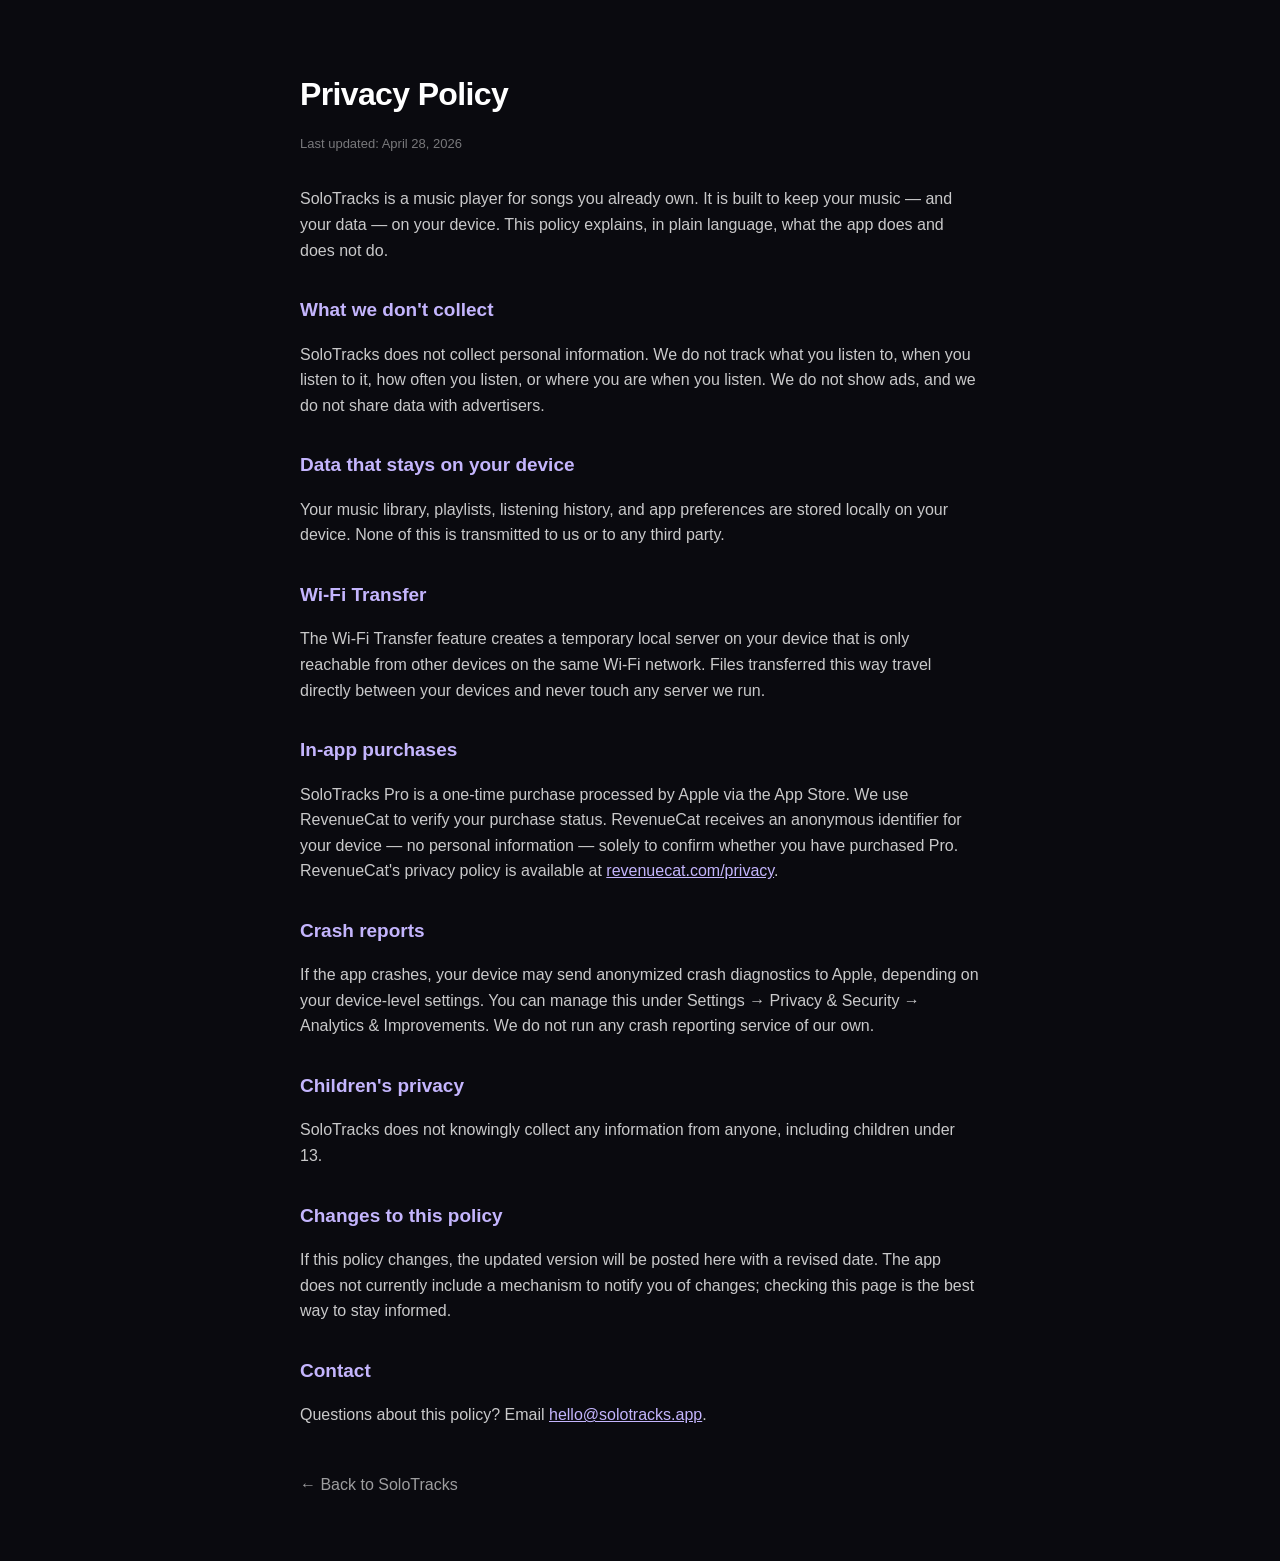
==== privacy.html @ 81082dfa "Initial scaffold: landing page, privacy policy, README" ====
<!DOCTYPE html>
<html lang="en">
<head>
  <meta charset="UTF-8" />
  <meta name="viewport" content="width=device-width, initial-scale=1.0" />
  <title>Privacy Policy — SoloTracks</title>
  <style>
    body {
      font-family: -apple-system, BlinkMacSystemFont, "SF Pro Text", "Helvetica Neue", Helvetica, Arial, sans-serif;
      background: #0A0A0F;
      color: #FFFFFF;
      line-height: 1.6;
      max-width: 680px;
      margin: 0 auto;
      padding: 48px 24px 64px;
    }
    h1 { font-size: 32px; font-weight: 800; letter-spacing: -0.02em; margin-bottom: 8px; }
    h2 { font-size: 19px; font-weight: 700; margin-top: 32px; margin-bottom: 8px; color: #C4B5FD; }
    p, li { color: rgba(255,255,255,0.78); margin-bottom: 12px; }
    ul { padding-left: 22px; margin-bottom: 12px; }
    a { color: #C4B5FD; }
    .updated { color: rgba(255,255,255,0.45); font-size: 13px; margin-bottom: 32px; }
    .home-link { display: inline-block; margin-top: 32px; color: rgba(255,255,255,0.6); text-decoration: none; }
    .home-link:hover { color: #C4B5FD; }
  </style>
</head>
<body>

  <h1>Privacy Policy</h1>
  <p class="updated">Last updated: April 28, 2026</p>

  <p>SoloTracks is a music player for songs you already own. It is built to keep your music — and your data — on your device. This policy explains, in plain language, what the app does and does not do.</p>

  <h2>What we don't collect</h2>
  <p>SoloTracks does not collect personal information. We do not track what you listen to, when you listen to it, how often you listen, or where you are when you listen. We do not show ads, and we do not share data with advertisers.</p>

  <h2>Data that stays on your device</h2>
  <p>Your music library, playlists, listening history, and app preferences are stored locally on your device. None of this is transmitted to us or to any third party.</p>

  <h2>Wi-Fi Transfer</h2>
  <p>The Wi-Fi Transfer feature creates a temporary local server on your device that is only reachable from other devices on the same Wi-Fi network. Files transferred this way travel directly between your devices and never touch any server we run.</p>

  <h2>In-app purchases</h2>
  <p>SoloTracks Pro is a one-time purchase processed by Apple via the App Store. We use RevenueCat to verify your purchase status. RevenueCat receives an anonymous identifier for your device — no personal information — solely to confirm whether you have purchased Pro. RevenueCat's privacy policy is available at <a href="https://www.revenuecat.com/privacy">revenuecat.com/privacy</a>.</p>

  <h2>Crash reports</h2>
  <p>If the app crashes, your device may send anonymized crash diagnostics to Apple, depending on your device-level settings. You can manage this under Settings → Privacy &amp; Security → Analytics &amp; Improvements. We do not run any crash reporting service of our own.</p>

  <h2>Children's privacy</h2>
  <p>SoloTracks does not knowingly collect any information from anyone, including children under 13.</p>

  <h2>Changes to this policy</h2>
  <p>If this policy changes, the updated version will be posted here with a revised date. The app does not currently include a mechanism to notify you of changes; checking this page is the best way to stay informed.</p>

  <h2>Contact</h2>
  <p>Questions about this policy? Email <a href="mailto:hello@solotracks.app">hello@solotracks.app</a>.</p>

  <a href="index.html" class="home-link">← Back to SoloTracks</a>

</body>
</html>
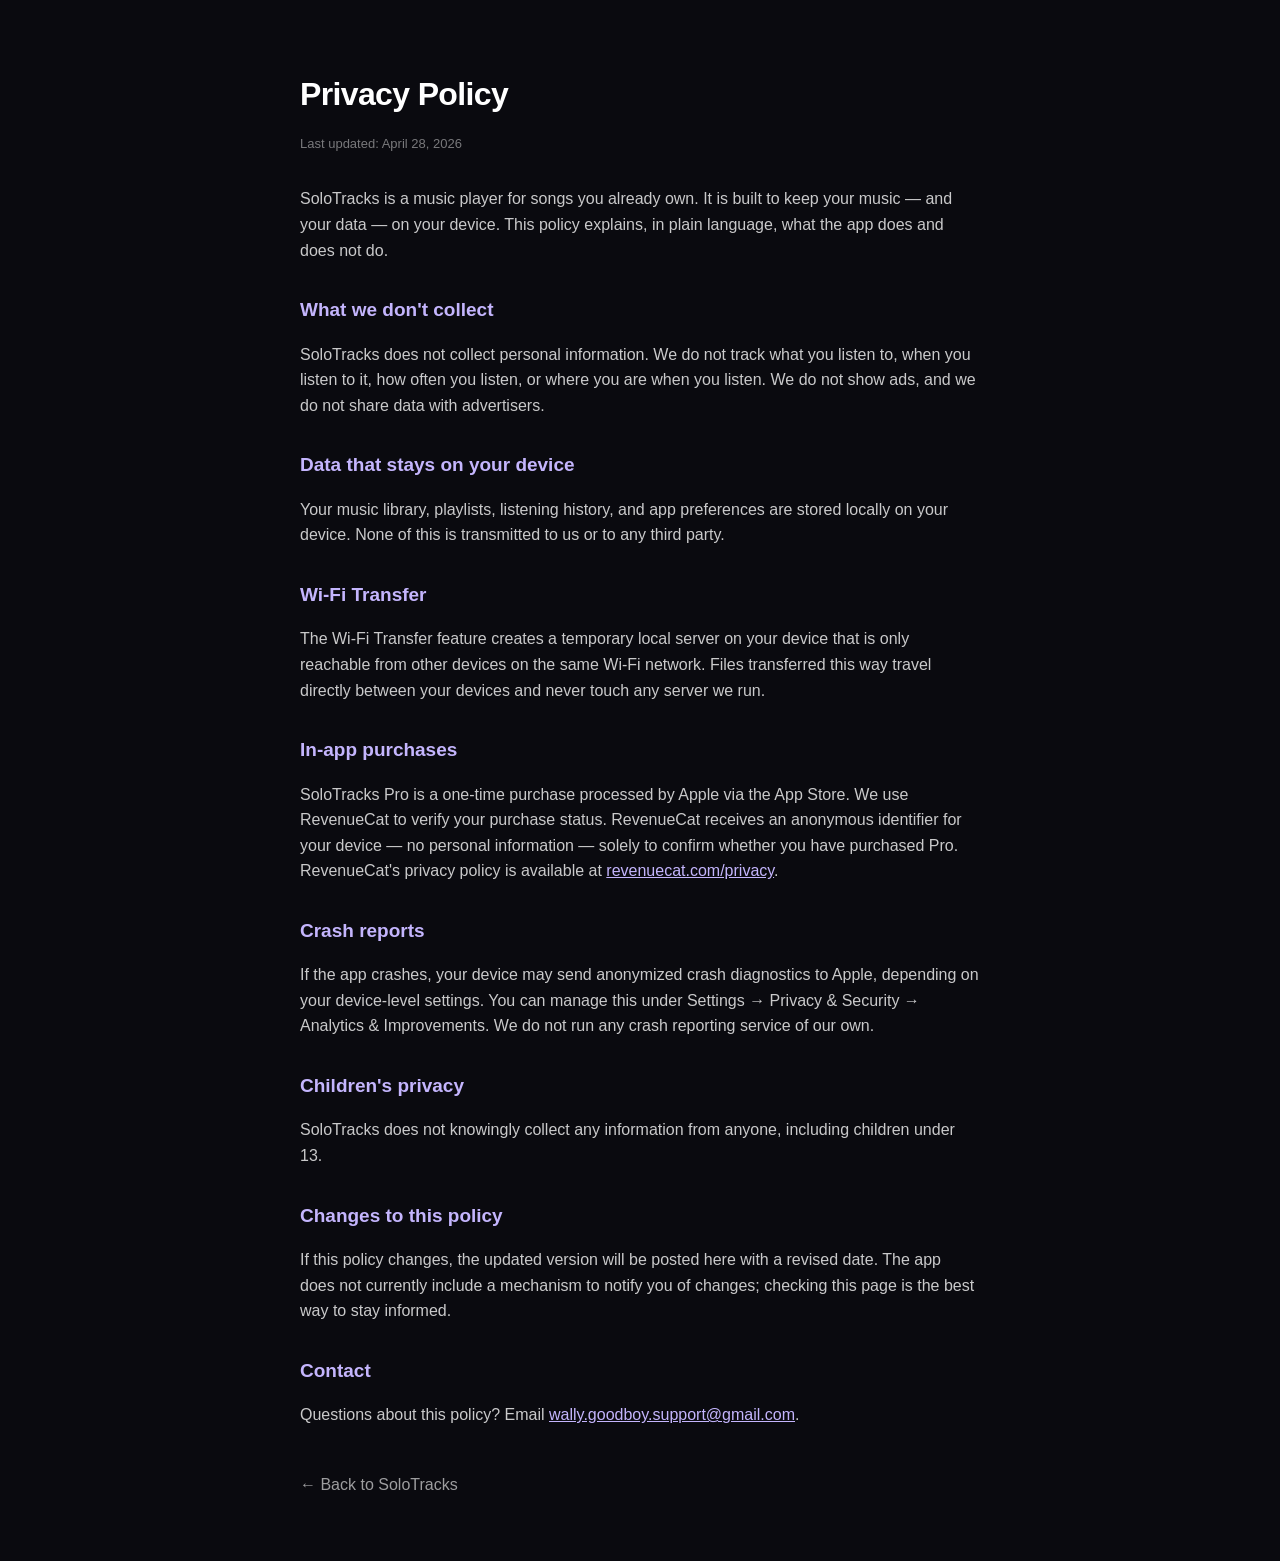
==== commit 680f0b6e: "Add support/FAQ page, hero copy tweaks, real assets - New support.html covering import, Wi-Fi transf" ====
--- a/privacy.html
+++ b/privacy.html
@@ -53,7 +53,7 @@
   <p>If this policy changes, the updated version will be posted here with a revised date. The app does not currently include a mechanism to notify you of changes; checking this page is the best way to stay informed.</p>
 
   <h2>Contact</h2>
-  <p>Questions about this policy? Email <a href="mailto:hello@solotracks.app">hello@solotracks.app</a>.</p>
+  <p>Questions about this policy? Email <a href="mailto:wally.goodboy.support@gmail.com">wally.goodboy.support@gmail.com</a>.</p>
 
   <a href="index.html" class="home-link">← Back to SoloTracks</a>
 
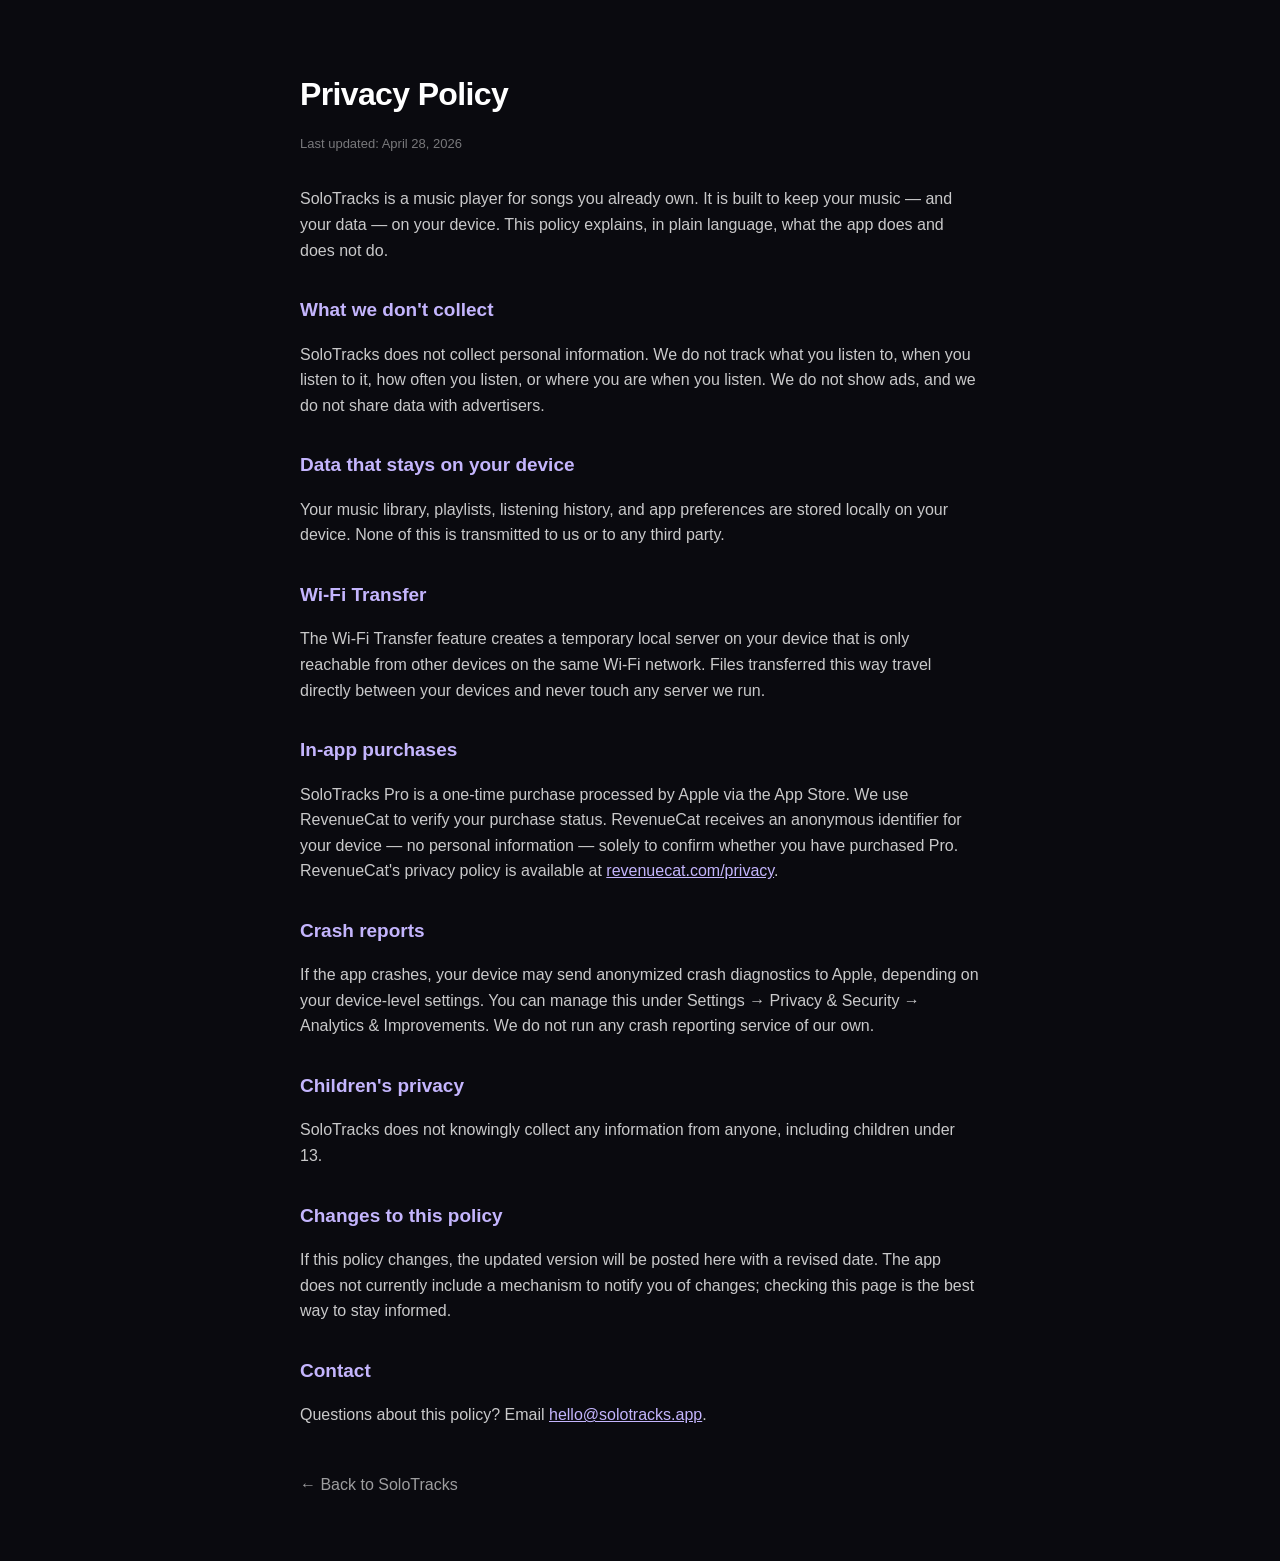
==== commit e8ad7fc9: "update email address" ====
--- a/privacy.html
+++ b/privacy.html
@@ -53,7 +53,7 @@
   <p>If this policy changes, the updated version will be posted here with a revised date. The app does not currently include a mechanism to notify you of changes; checking this page is the best way to stay informed.</p>
 
   <h2>Contact</h2>
-  <p>Questions about this policy? Email <a href="mailto:wally.goodboy.support@gmail.com">wally.goodboy.support@gmail.com</a>.</p>
+  <p>Questions about this policy? Email <a href="mailto:hello@solotracks.app">hello@solotracks.app</a>.</p>
 
   <a href="index.html" class="home-link">← Back to SoloTracks</a>
 
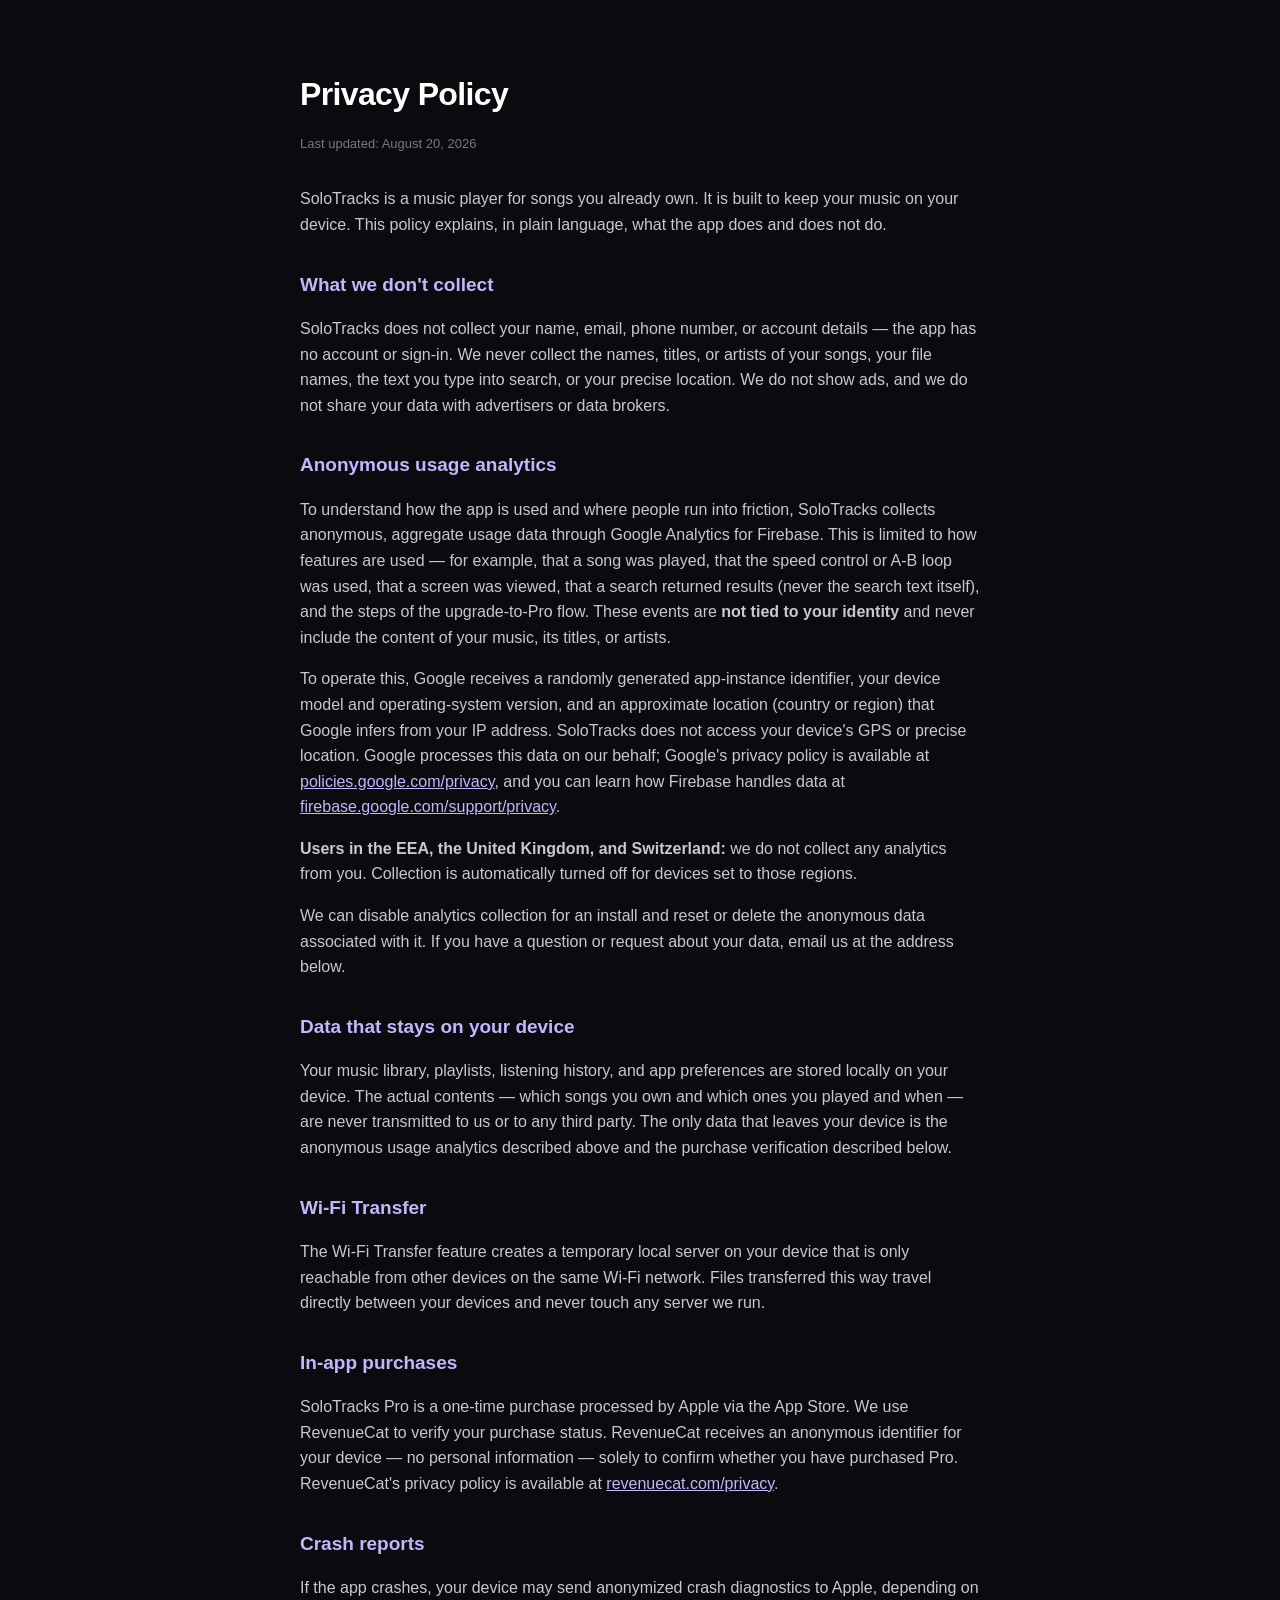
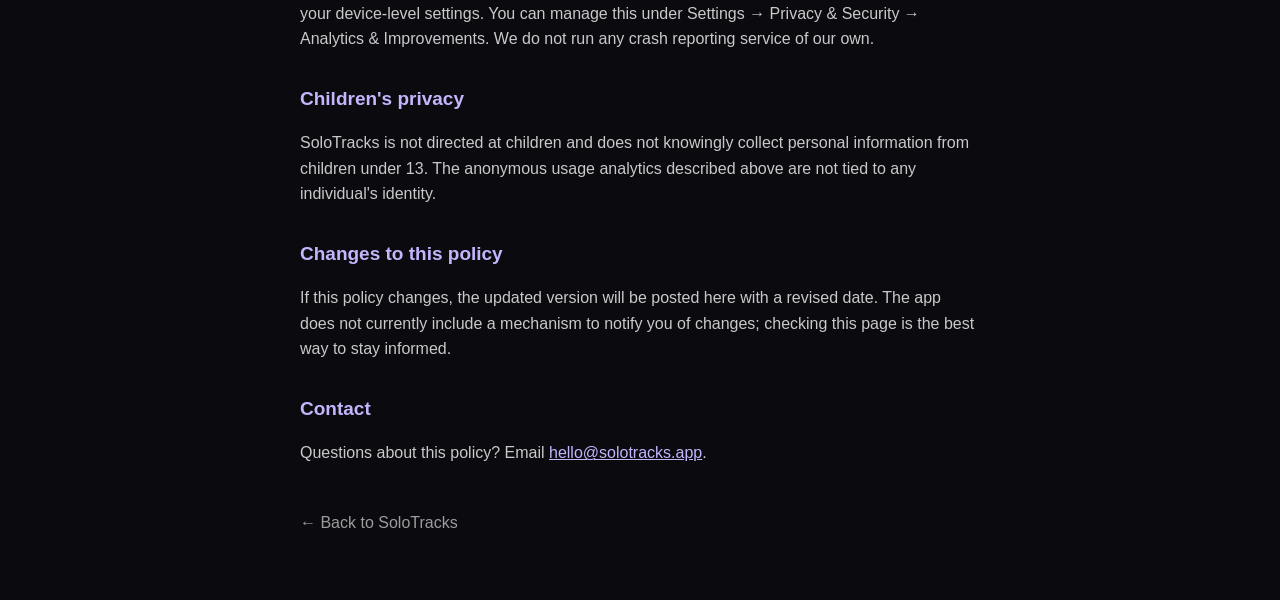
==== commit 449b9dc6: "update privacy policy" ====
--- a/privacy.html
+++ b/privacy.html
@@ -27,15 +27,21 @@
 <body>
 
   <h1>Privacy Policy</h1>
-  <p class="updated">Last updated: April 28, 2026</p>
+  <p class="updated">Last updated: August 20, 2026</p>
 
-  <p>SoloTracks is a music player for songs you already own. It is built to keep your music — and your data — on your device. This policy explains, in plain language, what the app does and does not do.</p>
+  <p>SoloTracks is a music player for songs you already own. It is built to keep your music on your device. This policy explains, in plain language, what the app does and does not do.</p>
 
   <h2>What we don't collect</h2>
-  <p>SoloTracks does not collect personal information. We do not track what you listen to, when you listen to it, how often you listen, or where you are when you listen. We do not show ads, and we do not share data with advertisers.</p>
+  <p>SoloTracks does not collect your name, email, phone number, or account details — the app has no account or sign-in. We never collect the names, titles, or artists of your songs, your file names, the text you type into search, or your precise location. We do not show ads, and we do not share your data with advertisers or data brokers.</p>
+
+  <h2>Anonymous usage analytics</h2>
+  <p>To understand how the app is used and where people run into friction, SoloTracks collects anonymous, aggregate usage data through Google Analytics for Firebase. This is limited to how features are used — for example, that a song was played, that the speed control or A-B loop was used, that a screen was viewed, that a search returned results (never the search text itself), and the steps of the upgrade-to-Pro flow. These events are <strong>not tied to your identity</strong> and never include the content of your music, its titles, or artists.</p>
+  <p>To operate this, Google receives a randomly generated app-instance identifier, your device model and operating-system version, and an approximate location (country or region) that Google infers from your IP address. SoloTracks does not access your device's GPS or precise location. Google processes this data on our behalf; Google's privacy policy is available at <a href="https://policies.google.com/privacy">policies.google.com/privacy</a>, and you can learn how Firebase handles data at <a href="https://firebase.google.com/support/privacy">firebase.google.com/support/privacy</a>.</p>
+  <p><strong>Users in the EEA, the United Kingdom, and Switzerland:</strong> we do not collect any analytics from you. Collection is automatically turned off for devices set to those regions.</p>
+  <p>We can disable analytics collection for an install and reset or delete the anonymous data associated with it. If you have a question or request about your data, email us at the address below.</p>
 
   <h2>Data that stays on your device</h2>
-  <p>Your music library, playlists, listening history, and app preferences are stored locally on your device. None of this is transmitted to us or to any third party.</p>
+  <p>Your music library, playlists, listening history, and app preferences are stored locally on your device. The actual contents — which songs you own and which ones you played and when — are never transmitted to us or to any third party. The only data that leaves your device is the anonymous usage analytics described above and the purchase verification described below.</p>
 
   <h2>Wi-Fi Transfer</h2>
   <p>The Wi-Fi Transfer feature creates a temporary local server on your device that is only reachable from other devices on the same Wi-Fi network. Files transferred this way travel directly between your devices and never touch any server we run.</p>
@@ -47,7 +53,7 @@
   <p>If the app crashes, your device may send anonymized crash diagnostics to Apple, depending on your device-level settings. You can manage this under Settings → Privacy &amp; Security → Analytics &amp; Improvements. We do not run any crash reporting service of our own.</p>
 
   <h2>Children's privacy</h2>
-  <p>SoloTracks does not knowingly collect any information from anyone, including children under 13.</p>
+  <p>SoloTracks is not directed at children and does not knowingly collect personal information from children under 13. The anonymous usage analytics described above are not tied to any individual's identity.</p>
 
   <h2>Changes to this policy</h2>
   <p>If this policy changes, the updated version will be posted here with a revised date. The app does not currently include a mechanism to notify you of changes; checking this page is the best way to stay informed.</p>
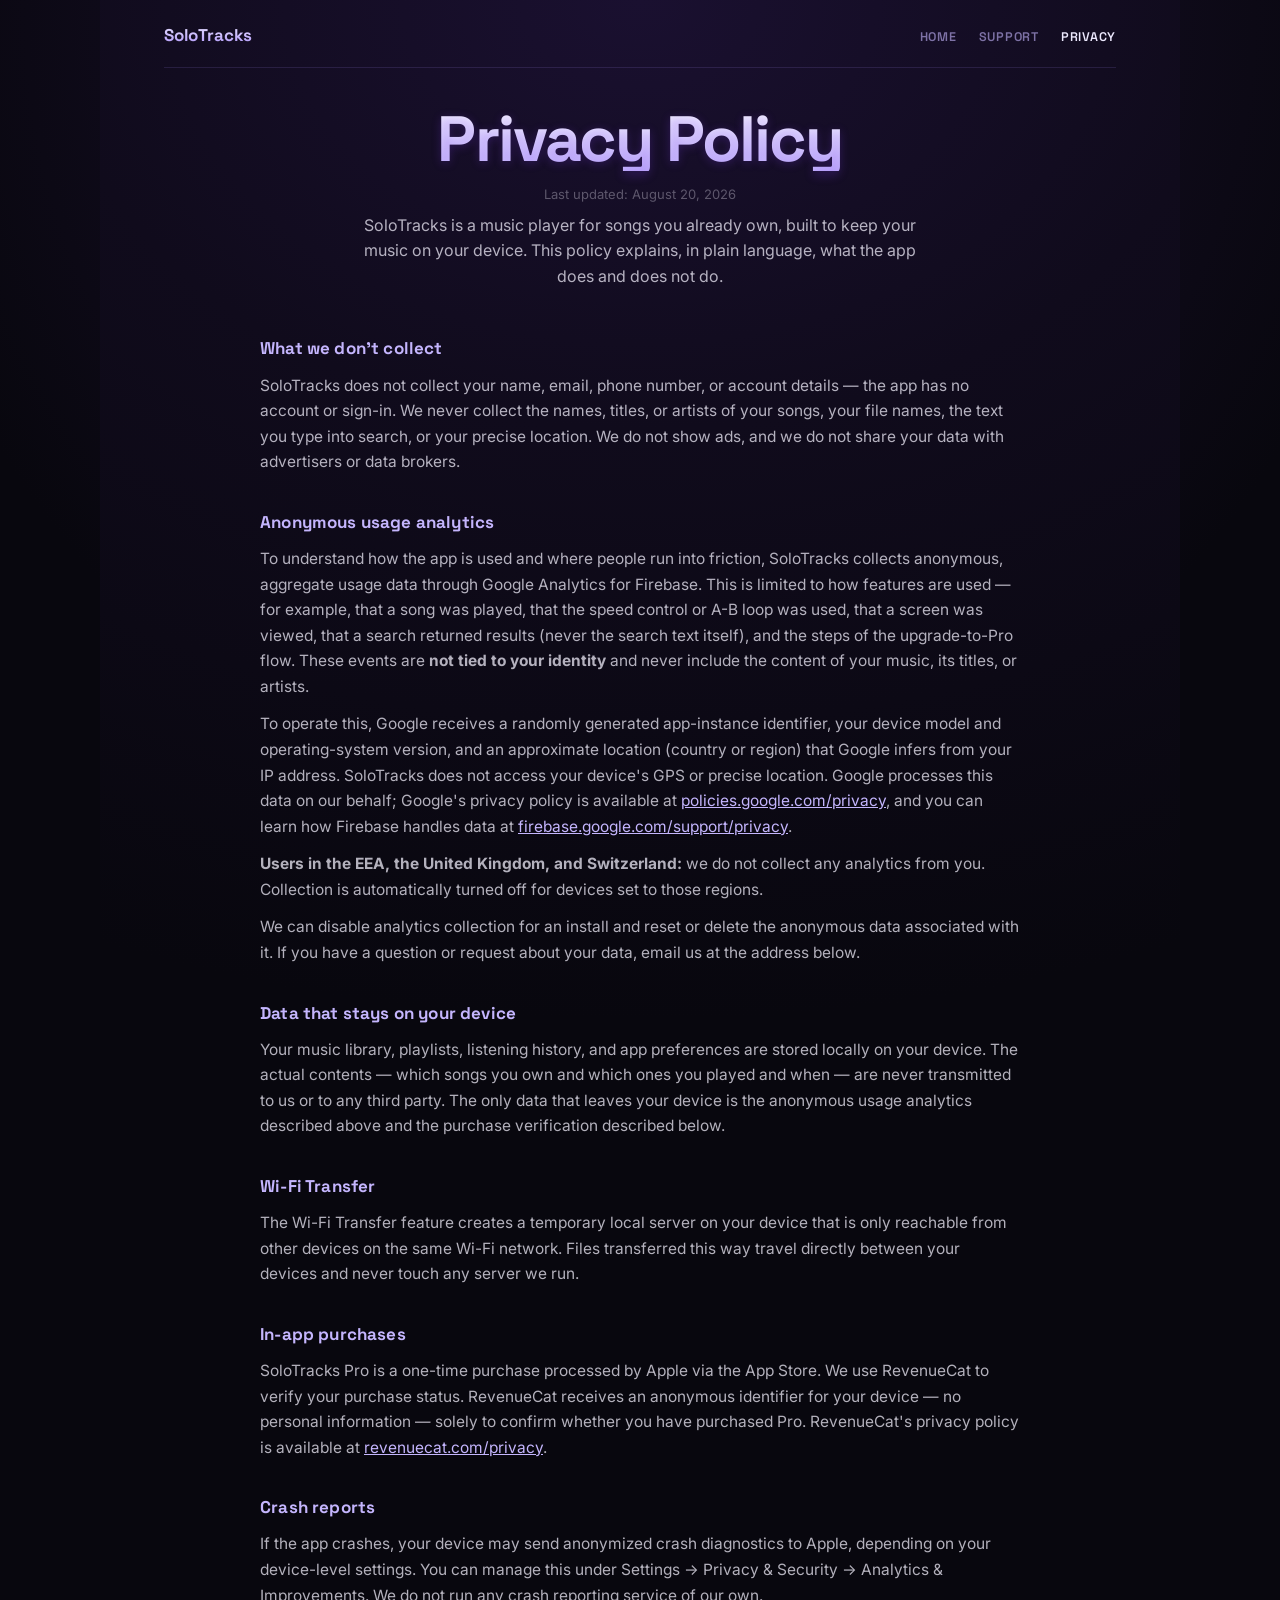
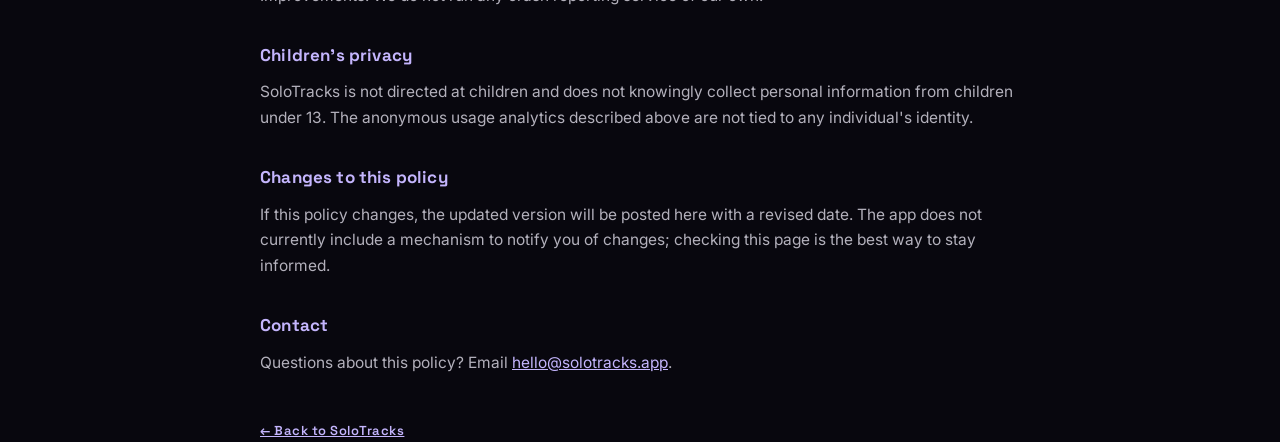
==== commit 236dfd08: "Redesign site with violet "premium strip" theme Rebuild the landing and doc pages around a dark, sin" ====
--- a/privacy.html
+++ b/privacy.html
@@ -1,67 +1,70 @@
 <!DOCTYPE html>
 <html lang="en">
 <head>
-  <meta charset="UTF-8" />
-  <meta name="viewport" content="width=device-width, initial-scale=1.0" />
-  <title>Privacy Policy — SoloTracks</title>
-  <style>
-    body {
-      font-family: -apple-system, BlinkMacSystemFont, "SF Pro Text", "Helvetica Neue", Helvetica, Arial, sans-serif;
-      background: #0A0A0F;
-      color: #FFFFFF;
-      line-height: 1.6;
-      max-width: 680px;
-      margin: 0 auto;
-      padding: 48px 24px 64px;
-    }
-    h1 { font-size: 32px; font-weight: 800; letter-spacing: -0.02em; margin-bottom: 8px; }
-    h2 { font-size: 19px; font-weight: 700; margin-top: 32px; margin-bottom: 8px; color: #C4B5FD; }
-    p, li { color: rgba(255,255,255,0.78); margin-bottom: 12px; }
-    ul { padding-left: 22px; margin-bottom: 12px; }
-    a { color: #C4B5FD; }
-    .updated { color: rgba(255,255,255,0.45); font-size: 13px; margin-bottom: 32px; }
-    .home-link { display: inline-block; margin-top: 32px; color: rgba(255,255,255,0.6); text-decoration: none; }
-    .home-link:hover { color: #C4B5FD; }
-  </style>
+<meta charset="UTF-8" />
+<meta name="viewport" content="width=device-width, initial-scale=1, viewport-fit=cover" />
+<title>Privacy Policy — SoloTracks</title>
+<meta name="theme-color" content="#08070E" />
+<link rel="icon" type="image/png" href="assets/favicon.png" />
+<link rel="preconnect" href="https://fonts.googleapis.com" />
+<link rel="preconnect" href="https://fonts.gstatic.com" crossorigin />
+<link href="https://fonts.googleapis.com/css2?family=Space+Grotesk:wght@400;500;600;700&family=Inter:wght@400;500;600;700&display=swap" rel="stylesheet" />
+<link rel="stylesheet" href="styles.css" />
 </head>
 <body>
 
-  <h1>Privacy Policy</h1>
-  <p class="updated">Last updated: August 20, 2026</p>
+<div class="col col-doc">
 
-  <p>SoloTracks is a music player for songs you already own. It is built to keep your music on your device. This policy explains, in plain language, what the app does and does not do.</p>
+  <header class="doc-header">
+    <a href="index.html" class="wordmark-sm small-wordmark">SoloTracks</a>
+    <nav>
+      <a href="index.html">Home</a>
+      <a href="support.html">Support</a>
+      <a href="privacy.html" class="current">Privacy</a>
+    </nav>
+  </header>
 
-  <h2>What we don't collect</h2>
-  <p>SoloTracks does not collect your name, email, phone number, or account details — the app has no account or sign-in. We never collect the names, titles, or artists of your songs, your file names, the text you type into search, or your precise location. We do not show ads, and we do not share your data with advertisers or data brokers.</p>
+  <div class="doc-title-block">
+    <h1 class="h1-doc foil">Privacy Policy</h1>
+    <p class="doc-updated">Last updated: August 20, 2026</p>
+    <p class="doc-intro">SoloTracks is a music player for songs you already own, built to keep your music on your device. This policy explains, in plain language, what the app does and does not do.</p>
+  </div>
 
-  <h2>Anonymous usage analytics</h2>
-  <p>To understand how the app is used and where people run into friction, SoloTracks collects anonymous, aggregate usage data through Google Analytics for Firebase. This is limited to how features are used — for example, that a song was played, that the speed control or A-B loop was used, that a screen was viewed, that a search returned results (never the search text itself), and the steps of the upgrade-to-Pro flow. These events are <strong>not tied to your identity</strong> and never include the content of your music, its titles, or artists.</p>
-  <p>To operate this, Google receives a randomly generated app-instance identifier, your device model and operating-system version, and an approximate location (country or region) that Google infers from your IP address. SoloTracks does not access your device's GPS or precise location. Google processes this data on our behalf; Google's privacy policy is available at <a href="https://policies.google.com/privacy">policies.google.com/privacy</a>, and you can learn how Firebase handles data at <a href="https://firebase.google.com/support/privacy">firebase.google.com/support/privacy</a>.</p>
-  <p><strong>Users in the EEA, the United Kingdom, and Switzerland:</strong> we do not collect any analytics from you. Collection is automatically turned off for devices set to those regions.</p>
-  <p>We can disable analytics collection for an install and reset or delete the anonymous data associated with it. If you have a question or request about your data, email us at the address below.</p>
+  <div class="prose">
+    <h2>What we don't collect</h2>
+    <p>SoloTracks does not collect your name, email, phone number, or account details — the app has no account or sign-in. We never collect the names, titles, or artists of your songs, your file names, the text you type into search, or your precise location. We do not show ads, and we do not share your data with advertisers or data brokers.</p>
 
-  <h2>Data that stays on your device</h2>
-  <p>Your music library, playlists, listening history, and app preferences are stored locally on your device. The actual contents — which songs you own and which ones you played and when — are never transmitted to us or to any third party. The only data that leaves your device is the anonymous usage analytics described above and the purchase verification described below.</p>
+    <h2>Anonymous usage analytics</h2>
+    <p>To understand how the app is used and where people run into friction, SoloTracks collects anonymous, aggregate usage data through Google Analytics for Firebase. This is limited to how features are used — for example, that a song was played, that the speed control or A-B loop was used, that a screen was viewed, that a search returned results (never the search text itself), and the steps of the upgrade-to-Pro flow. These events are <strong>not tied to your identity</strong> and never include the content of your music, its titles, or artists.</p>
+    <p>To operate this, Google receives a randomly generated app-instance identifier, your device model and operating-system version, and an approximate location (country or region) that Google infers from your IP address. SoloTracks does not access your device's GPS or precise location. Google processes this data on our behalf; Google's privacy policy is available at <a href="https://policies.google.com/privacy">policies.google.com/privacy</a>, and you can learn how Firebase handles data at <a href="https://firebase.google.com/support/privacy">firebase.google.com/support/privacy</a>.</p>
+    <p><strong>Users in the EEA, the United Kingdom, and Switzerland:</strong> we do not collect any analytics from you. Collection is automatically turned off for devices set to those regions.</p>
+    <p>We can disable analytics collection for an install and reset or delete the anonymous data associated with it. If you have a question or request about your data, email us at the address below.</p>
 
-  <h2>Wi-Fi Transfer</h2>
-  <p>The Wi-Fi Transfer feature creates a temporary local server on your device that is only reachable from other devices on the same Wi-Fi network. Files transferred this way travel directly between your devices and never touch any server we run.</p>
+    <h2>Data that stays on your device</h2>
+    <p>Your music library, playlists, listening history, and app preferences are stored locally on your device. The actual contents — which songs you own and which ones you played and when — are never transmitted to us or to any third party. The only data that leaves your device is the anonymous usage analytics described above and the purchase verification described below.</p>
 
-  <h2>In-app purchases</h2>
-  <p>SoloTracks Pro is a one-time purchase processed by Apple via the App Store. We use RevenueCat to verify your purchase status. RevenueCat receives an anonymous identifier for your device — no personal information — solely to confirm whether you have purchased Pro. RevenueCat's privacy policy is available at <a href="https://www.revenuecat.com/privacy">revenuecat.com/privacy</a>.</p>
+    <h2>Wi-Fi Transfer</h2>
+    <p>The Wi-Fi Transfer feature creates a temporary local server on your device that is only reachable from other devices on the same Wi-Fi network. Files transferred this way travel directly between your devices and never touch any server we run.</p>
 
-  <h2>Crash reports</h2>
-  <p>If the app crashes, your device may send anonymized crash diagnostics to Apple, depending on your device-level settings. You can manage this under Settings → Privacy &amp; Security → Analytics &amp; Improvements. We do not run any crash reporting service of our own.</p>
+    <h2>In-app purchases</h2>
+    <p>SoloTracks Pro is a one-time purchase processed by Apple via the App Store. We use RevenueCat to verify your purchase status. RevenueCat receives an anonymous identifier for your device — no personal information — solely to confirm whether you have purchased Pro. RevenueCat's privacy policy is available at <a href="https://www.revenuecat.com/privacy">revenuecat.com/privacy</a>.</p>
 
-  <h2>Children's privacy</h2>
-  <p>SoloTracks is not directed at children and does not knowingly collect personal information from children under 13. The anonymous usage analytics described above are not tied to any individual's identity.</p>
+    <h2>Crash reports</h2>
+    <p>If the app crashes, your device may send anonymized crash diagnostics to Apple, depending on your device-level settings. You can manage this under Settings → Privacy &amp; Security → Analytics &amp; Improvements. We do not run any crash reporting service of our own.</p>
 
-  <h2>Changes to this policy</h2>
-  <p>If this policy changes, the updated version will be posted here with a revised date. The app does not currently include a mechanism to notify you of changes; checking this page is the best way to stay informed.</p>
+    <h2>Children's privacy</h2>
+    <p>SoloTracks is not directed at children and does not knowingly collect personal information from children under 13. The anonymous usage analytics described above are not tied to any individual's identity.</p>
 
-  <h2>Contact</h2>
-  <p>Questions about this policy? Email <a href="mailto:hello@solotracks.app">hello@solotracks.app</a>.</p>
+    <h2>Changes to this policy</h2>
+    <p>If this policy changes, the updated version will be posted here with a revised date. The app does not currently include a mechanism to notify you of changes; checking this page is the best way to stay informed.</p>
 
-  <a href="index.html" class="home-link">← Back to SoloTracks</a>
+    <h2>Contact</h2>
+    <p>Questions about this policy? Email <a href="mailto:hello@solotracks.app">hello@solotracks.app</a>.</p>
+
+    <a href="index.html" class="home-link">← Back to SoloTracks</a>
+  </div>
+
+</div>
 
 </body>
 </html>
--- a/styles.css
+++ b/styles.css
@@ -0,0 +1,728 @@
+/* SoloTracks — shared styles.
+   Structure adapted from a dark, luxe single-column layout; recolored to a
+   violet / lavender system drawn from the app icon. Mobile-first; column
+   max-width 460px, expanding to 760 / 1080 on larger screens. */
+
+:root {
+  --bg:          #08070E;
+  --ink:         rgba(245,243,255,0.72);
+  --ink-soft:    rgba(245,243,255,0.5);
+  --ink-faint:   rgba(245,243,255,0.32);
+
+  --violet:      #7C3AED;
+  --indigo:      #4F46E5;
+  --lav:         #C4B5FD;
+  --lav-2:       #A78BFA;
+  --lav-hi:      #EDE9FE;
+  --accent:      #8B5CF6;
+
+  --hair:        rgba(167,139,250,0.14);
+  --hair-2:      rgba(167,139,250,0.30);
+  --hair-3:      rgba(167,139,250,0.55);
+}
+
+*, *::before, *::after { box-sizing: border-box; }
+html, body { margin: 0; padding: 0; }
+html { scroll-behavior: smooth; }
+body {
+  background: var(--bg);
+  color: var(--ink);
+  font-family: 'Inter', -apple-system, BlinkMacSystemFont, "SF Pro Text", sans-serif;
+  font-size: 14.5px;
+  line-height: 1.6;
+  -webkit-font-smoothing: antialiased;
+  -webkit-text-size-adjust: 100%;
+  text-rendering: optimizeLegibility;
+}
+img, video { max-width: 100%; display: block; }
+a { color: var(--lav); text-decoration: none; }
+a:hover { text-decoration: underline; }
+
+/* ---- Layout columns ---- */
+.col {
+  max-width: 460px;
+  margin: 0 auto;
+  position: relative;
+}
+.col-home {
+  background:
+    radial-gradient(130% 50% at 50% 0%, #1a1030 0%, #100b1c 42%, #08070E 100%);
+  overflow: hidden;
+  box-shadow: 0 0 80px rgba(0,0,0,0.6);
+}
+.col-doc {
+  padding: 0 22px;
+  background:
+    radial-gradient(130% 50% at 50% 0%, #1a1030 0%, #100b1c 42%, #08070E 100%);
+  min-height: 100vh;
+}
+
+/* ---- Typography helpers ---- */
+.display { font-family: 'Space Grotesk', 'Inter', sans-serif; }
+
+.eyebrow {
+  font-family: 'Space Grotesk', sans-serif;
+  font-weight: 600;
+  font-size: 11px;
+  letter-spacing: 0.22em;
+  text-transform: uppercase;
+  color: var(--accent);
+}
+.subhead {
+  font-family: 'Space Grotesk', sans-serif;
+  font-weight: 600;
+  font-size: 13px;
+  letter-spacing: 0.14em;
+  text-transform: uppercase;
+  color: var(--lav-hi);
+}
+
+/* Metallic "foil" fill — the lavender analog of the gold headline treatment */
+.foil {
+  background: linear-gradient(180deg,
+    #F5F3FF 0%, #DDD6FE 22%, #C4B5FD 44%, #A78BFA 66%, #7C3AED 88%, #C4B5FD 100%);
+  -webkit-background-clip: text;
+  background-clip: text;
+  -webkit-text-fill-color: transparent;
+  color: transparent;
+  background-size: 100% 220%;
+  text-shadow: 0 2px 10px rgba(124,58,237,0.25);
+  animation: foilShimmer 7s ease-in-out infinite alternate;
+}
+.section-title-gradient {
+  background: linear-gradient(180deg, #EDE9FE, #C4B5FD 55%, #8B5CF6);
+  -webkit-background-clip: text;
+  background-clip: text;
+  -webkit-text-fill-color: transparent;
+  color: transparent;
+}
+.small-wordmark {
+  background: linear-gradient(180deg, #EDE9FE, #A78BFA);
+  -webkit-background-clip: text;
+  background-clip: text;
+  -webkit-text-fill-color: transparent;
+  color: transparent;
+}
+
+@keyframes foilShimmer {
+  0%   { background-position: 50% 0; }
+  100% { background-position: 50% 100%; }
+}
+@keyframes floatY {
+  0%, 100% { transform: translateY(0); }
+  50%      { transform: translateY(-10px); }
+}
+@keyframes glowPulse {
+  0%, 100% {
+    box-shadow:
+      0 8px 24px rgba(0,0,0,0.5),
+      0 0 22px rgba(124,58,237,0.30),
+      0 0 0 1px rgba(167,139,250,0.45) inset;
+  }
+  50% {
+    box-shadow:
+      0 8px 24px rgba(0,0,0,0.5),
+      0 0 40px rgba(124,58,237,0.55),
+      0 0 0 1px rgba(167,139,250,0.75) inset;
+  }
+}
+
+/* ---- Flourish divider (play-triangle motif) ---- */
+.flourish {
+  display: flex;
+  align-items: center;
+  justify-content: center;
+  gap: 12px;
+  margin: 14px auto;
+}
+.flourish .rule { width: 44px; height: 1px; }
+.flourish .rule.l { background: linear-gradient(90deg, transparent, var(--accent)); }
+.flourish .rule.r { background: linear-gradient(270deg, transparent, var(--accent)); }
+.flourish .mark { color: var(--accent); font-size: 9px; line-height: 1; }
+
+/* ---- App Store badge (official artwork + violet glow) ---- */
+.badge-row {
+  display: inline-flex;
+  flex-wrap: wrap;
+  gap: 12px;
+  align-items: center;
+  justify-content: center;
+}
+.appstore-badge {
+  display: inline-block;
+  border-radius: 13px;
+  transition: transform 0.15s ease;
+}
+.appstore-badge img { height: 52px; width: auto; }
+.appstore-badge:hover { transform: scale(1.03); text-decoration: none; }
+.appstore-badge.pulse { animation: glowPulse 4s ease-in-out infinite; }
+
+.pricing-line {
+  margin-top: 16px;
+  font-size: 13px;
+  color: var(--ink-soft);
+  letter-spacing: 0.02em;
+}
+.pricing-line strong { color: var(--lav); font-weight: 600; }
+
+/* ---- Sections (home) ---- */
+.section {
+  padding: 46px 26px;
+  border-top: 1px solid var(--hair);
+}
+.section.hero {
+  padding: 30px 26px 40px;
+  position: relative;
+  border-top: none;
+  background: radial-gradient(125% 60% at 50% -8%, #241547, #150d2a 46%, #08070E 100%);
+  overflow: hidden;
+}
+.section.alt-a { background: linear-gradient(180deg, #0c0916, #0f0b1c); }
+.section.alt-b { background: radial-gradient(120% 55% at 50% 0%, #180f2e, #0c0916); }
+.section.signature {
+  background: radial-gradient(135% 70% at 50% 100%, #2a1856, #1a1030 50%, #0c0916 100%);
+}
+.section.cta-band {
+  background: linear-gradient(180deg, #150d2a, #08070E);
+  border-top: 1px solid var(--hair-2);
+  text-align: center;
+  padding: 40px 26px;
+}
+
+.hero .bokeh {
+  position: absolute;
+  top: -50px; right: -70px;
+  width: 200px; height: 200px;
+  background: radial-gradient(circle, rgba(124,58,237,0.28), transparent 68%);
+  filter: blur(6px);
+  pointer-events: none;
+}
+
+/* Inline header used in hero */
+.hero-header {
+  display: flex;
+  align-items: center;
+  justify-content: space-between;
+  position: relative;
+  z-index: 1;
+}
+.hero-header .wordmark-sm {
+  font-family: 'Space Grotesk', sans-serif;
+  font-weight: 700;
+  font-size: 17px;
+  letter-spacing: -0.01em;
+}
+.hero-header nav a {
+  font-family: 'Space Grotesk', sans-serif;
+  font-weight: 600;
+  font-size: 12.5px;
+  letter-spacing: 0.06em;
+  text-transform: uppercase;
+  color: rgba(196,181,253,0.6);
+  margin-left: 18px;
+}
+.hero-header nav a:hover { color: var(--lav-hi); text-decoration: none; }
+
+/* Hero content */
+.hero-inner { text-align: center; position: relative; z-index: 1; }
+.hero-icon {
+  width: 88px; height: 88px;
+  border-radius: 20px;
+  margin: 26px auto 6px;
+  box-shadow: 0 14px 44px rgba(124,58,237,0.45);
+}
+.hero-eyebrow { margin: 8px auto 6px; color: rgba(139,92,246,0.85); }
+.h1-wordmark {
+  font-family: 'Space Grotesk', sans-serif;
+  font-weight: 700;
+  font-size: 56px;
+  line-height: 0.95;
+  letter-spacing: -0.03em;
+  margin: 6px 0 12px;
+}
+.tagline {
+  max-width: 360px;
+  margin: 14px auto 22px;
+  color: var(--ink);
+  font-size: 14.5px;
+}
+
+/* Section titles */
+.h2 {
+  font-family: 'Space Grotesk', sans-serif;
+  font-weight: 700;
+  font-size: 28px;
+  line-height: 1.08;
+  letter-spacing: -0.02em;
+  text-align: center;
+  margin: 0 0 8px;
+}
+.h2.small { font-size: 24px; }
+.section .sub {
+  text-align: center;
+  margin: 4px auto 22px;
+  max-width: 360px;
+  color: var(--ink);
+  font-size: 14.5px;
+}
+
+/* Feature rows */
+.feature-list {
+  display: flex;
+  flex-direction: column;
+  gap: 22px;
+  margin-top: 8px;
+}
+.feature-row {
+  display: flex;
+  gap: 15px;
+  align-items: flex-start;
+  text-align: left;
+}
+.icon-circle {
+  flex: none;
+  width: 46px; height: 46px;
+  border-radius: 50%;
+  display: flex; align-items: center; justify-content: center;
+  background: radial-gradient(circle at 50% 32%, rgba(124,58,237,0.28), rgba(0,0,0,0.2));
+  border: 1px solid var(--hair-3);
+  box-shadow:
+    inset 0 1px 0 rgba(255,255,255,0.12),
+    0 4px 14px rgba(76,29,149,0.35);
+  color: var(--lav);
+}
+.icon-circle.sm { width: 44px; height: 44px; }
+.icon-circle svg {
+  width: 21px; height: 21px;
+  stroke: currentColor; fill: none;
+  stroke-width: 2; stroke-linecap: round; stroke-linejoin: round;
+}
+.feature-title {
+  font-family: 'Space Grotesk', sans-serif;
+  font-weight: 600;
+  font-size: 15px;
+  letter-spacing: 0.02em;
+  text-transform: uppercase;
+  color: var(--lav);
+  margin: 4px 0 4px;
+}
+.feature-body {
+  color: var(--ink);
+  font-size: 14px;
+  line-height: 1.5;
+}
+
+/* Big feature block: title + phone + rows */
+.block-head { text-align: center; }
+.block-head .soon {
+  display: inline-block;
+  margin-left: 8px;
+  vertical-align: middle;
+  font-family: 'Space Grotesk', sans-serif;
+  font-weight: 600;
+  font-size: 10px;
+  letter-spacing: 0.12em;
+  text-transform: uppercase;
+  color: var(--lav);
+  background: rgba(124,58,237,0.18);
+  border: 1px solid var(--hair-2);
+  border-radius: 999px;
+  padding: 3px 9px;
+}
+
+/* Phone mockup (portrait) */
+.phone {
+  margin: 28px auto 0;
+  width: 100%;
+  max-width: 288px;
+  aspect-ratio: 9 / 19.5;
+  border-radius: 42px;
+  padding: 5px;
+  background: linear-gradient(150deg, #3a3550, #171528 40%, #4c3d78 66%, #1a1730);
+  box-shadow:
+    0 30px 60px -18px rgba(0,0,0,0.85),
+    0 0 42px rgba(124,58,237,0.22),
+    inset 0 0 0 1px rgba(196,181,253,0.12);
+  position: relative;
+}
+.phone.float { animation: floatY 6s ease-in-out infinite; }
+.phone .screen {
+  position: relative;
+  width: 100%; height: 100%;
+  border-radius: 37px;
+  overflow: hidden;
+  background: #000;
+  isolation: isolate;
+  transform: translateZ(0);
+}
+.phone .screen video,
+.phone .screen img {
+  width: 100%; height: 100%;
+  object-fit: cover;
+  border-radius: 37px;
+  transform: scale(1.04);
+}
+
+/* Speed / loop meter (repurposed progress widget) */
+.meter {
+  max-width: 300px;
+  margin: 22px auto 4px;
+}
+.meter-top {
+  display: flex; justify-content: space-between;
+  font-family: 'Space Grotesk', sans-serif;
+  font-weight: 600;
+  font-size: 12px;
+  color: var(--lav-hi);
+  margin-bottom: 8px;
+  letter-spacing: 0.04em;
+}
+.meter-top .r { color: var(--lav); opacity: 0.85; }
+.meter-bar {
+  position: relative;
+  height: 9px;
+  border-radius: 6px;
+  background: rgba(255,255,255,0.07);
+  border: 1px solid var(--hair-2);
+  overflow: hidden;
+}
+.meter-fill {
+  width: 50%;
+  height: 100%;
+  background: linear-gradient(90deg, var(--indigo), var(--lav-2));
+  box-shadow: 0 0 12px rgba(124,58,237,0.6);
+  border-radius: 6px;
+}
+
+/* Founder card */
+.card {
+  background: linear-gradient(180deg, rgba(40,25,72,0.6), rgba(20,14,34,0.5));
+  border: 1px solid var(--hair-2);
+  border-radius: 18px;
+  padding: 28px 26px;
+  box-shadow: 0 14px 40px -18px rgba(0,0,0,0.75);
+  text-align: center;
+}
+.card p {
+  font-size: 15.5px;
+  color: rgba(245,243,255,0.85);
+  line-height: 1.6;
+  margin: 0 0 14px;
+}
+.card p.signature {
+  font-size: 14px;
+  color: var(--ink-soft);
+  font-style: italic;
+  margin: 0;
+}
+
+/* Tier cards */
+.tiers {
+  display: grid;
+  grid-template-columns: 1fr;
+  gap: 16px;
+  max-width: 720px;
+  margin: 24px auto 0;
+}
+.tier {
+  padding: 24px;
+  border-radius: 16px;
+  background: rgba(255,255,255,0.03);
+  border: 1px solid rgba(255,255,255,0.08);
+  text-align: left;
+}
+.tier.pro {
+  background: linear-gradient(180deg, rgba(124,58,237,0.16), rgba(124,58,237,0.06));
+  border-color: var(--hair-3);
+  box-shadow: 0 0 30px -10px rgba(124,58,237,0.4);
+}
+.tier-header {
+  display: flex; align-items: baseline; justify-content: space-between;
+  gap: 12px; margin-bottom: 14px;
+}
+.tier-name {
+  font-family: 'Space Grotesk', sans-serif;
+  font-weight: 700;
+  font-size: 18px;
+  letter-spacing: -0.01em;
+  color: var(--lav-hi);
+}
+.tier-price { font-size: 14px; color: var(--ink-soft); }
+.tier.pro .tier-price strong {
+  color: #fff; font-weight: 700; font-size: 16px; letter-spacing: -0.01em;
+}
+.tier ul { list-style: none; padding: 0; margin: 0; }
+.tier li {
+  font-size: 14px;
+  color: var(--ink);
+  padding: 5px 0 5px 24px;
+  position: relative;
+}
+.tier li::before {
+  content: "";
+  position: absolute; left: 2px; top: 11px;
+  width: 12px; height: 7px;
+  border-left: 2px solid var(--lav);
+  border-bottom: 2px solid var(--lav);
+  transform: rotate(-45deg);
+}
+.promises-line {
+  text-align: center;
+  font-size: 13px;
+  color: var(--ink-soft);
+  margin: 24px auto 20px;
+  letter-spacing: 0.02em;
+}
+
+/* CTA band */
+.cta-line {
+  font-family: 'Space Grotesk', sans-serif;
+  font-weight: 700;
+  font-size: 20px;
+  letter-spacing: -0.01em;
+  margin-bottom: 20px;
+}
+.cta-line .m { color: var(--accent); margin: 0 10px; font-size: 12px; vertical-align: middle; }
+
+/* ---- Footer ---- */
+.footer {
+  text-align: center;
+  padding: 40px 26px 34px;
+  border-top: 1px solid var(--hair);
+}
+.footer .wordmark-lg {
+  font-family: 'Space Grotesk', sans-serif;
+  font-weight: 700;
+  font-size: 26px;
+  letter-spacing: -0.02em;
+  margin-bottom: 18px;
+}
+.footer nav {
+  display: flex; justify-content: center; gap: 20px;
+  margin-bottom: 14px; flex-wrap: wrap;
+}
+.footer nav a {
+  font-family: 'Space Grotesk', sans-serif;
+  font-weight: 600;
+  font-size: 13px;
+  letter-spacing: 0.06em;
+  text-transform: uppercase;
+  color: rgba(196,181,253,0.7);
+}
+.footer nav a.current { color: var(--lav-hi); }
+.footer .madeby {
+  font-family: 'Space Grotesk', sans-serif;
+  font-weight: 600;
+  font-size: 11px;
+  letter-spacing: 0.12em;
+  text-transform: uppercase;
+  color: var(--ink-soft);
+  margin-bottom: 6px;
+}
+.footer .copyright { color: var(--ink-faint); font-size: 11px; }
+
+/* ---- Doc pages (support / privacy) ---- */
+.doc-header {
+  display: flex; align-items: center; justify-content: space-between;
+  padding: 22px 0 18px;
+  border-bottom: 1px solid var(--hair);
+}
+.doc-header .wordmark-sm {
+  font-family: 'Space Grotesk', sans-serif;
+  font-weight: 700;
+  font-size: 17px;
+  letter-spacing: -0.01em;
+}
+.doc-header nav a {
+  font-family: 'Space Grotesk', sans-serif;
+  font-weight: 600;
+  font-size: 12.5px;
+  letter-spacing: 0.06em;
+  text-transform: uppercase;
+  color: rgba(196,181,253,0.6);
+  margin-left: 18px;
+}
+.doc-header nav a.current { color: var(--lav-hi); }
+.doc-header nav a:hover { color: var(--lav-hi); text-decoration: none; }
+
+.doc-title-block { text-align: center; padding: 34px 0 12px; }
+.h1-doc {
+  font-family: 'Space Grotesk', sans-serif;
+  font-weight: 700;
+  font-size: 40px;
+  line-height: 0.98;
+  letter-spacing: -0.03em;
+  margin: 6px 0 12px;
+}
+.doc-intro { max-width: 400px; margin: 0 auto; color: var(--ink); font-size: 14.5px; }
+.doc-updated { text-align: center; color: var(--ink-faint); font-size: 13px; margin-bottom: 8px; }
+
+/* Contact / highlight card */
+.contact-card {
+  background: linear-gradient(180deg, rgba(40,25,72,0.6), rgba(20,14,34,0.5));
+  border: 1px solid var(--hair-2);
+  border-radius: 16px;
+  padding: 22px;
+  box-shadow: 0 10px 30px -14px rgba(0,0,0,0.7);
+  margin: 26px 0;
+}
+.contact-card h2 {
+  font-family: 'Space Grotesk', sans-serif;
+  font-weight: 700;
+  font-size: 18px;
+  color: var(--lav-hi);
+  margin: 0 0 8px;
+}
+.contact-card p { margin: 0; color: var(--ink); font-size: 14px; }
+
+/* Prose (support / privacy body) */
+.prose { max-width: 720px; margin: 0 auto; }
+.prose h2 {
+  font-family: 'Space Grotesk', sans-serif;
+  font-weight: 700;
+  font-size: 17px;
+  letter-spacing: 0.01em;
+  color: var(--lav);
+  margin: 34px 0 10px;
+}
+.prose h3 {
+  font-family: 'Space Grotesk', sans-serif;
+  font-weight: 600;
+  font-size: 15.5px;
+  color: var(--lav-hi);
+  margin: 22px 0 6px;
+}
+.prose p, .prose li {
+  font-size: 14.5px;
+  line-height: 1.65;
+  color: var(--ink);
+  margin: 0 0 12px;
+}
+.prose ul { padding-left: 22px; margin: 0 0 12px; }
+.prose a { color: var(--lav); text-decoration: underline; }
+.prose code {
+  background: rgba(255,255,255,0.06);
+  border: 1px solid var(--hair);
+  border-radius: 6px;
+  padding: 1px 6px;
+  font-size: 13px;
+}
+.home-link {
+  display: inline-block;
+  margin-top: 34px;
+  font-family: 'Space Grotesk', sans-serif;
+  font-weight: 600;
+  font-size: 13px;
+  letter-spacing: 0.04em;
+  color: var(--ink-soft);
+  text-decoration: none;
+}
+.home-link:hover { color: var(--lav); }
+
+/* Reduced motion */
+@media (prefers-reduced-motion: reduce) {
+  .foil, .phone.float, .appstore-badge.pulse { animation: none; }
+}
+
+/* =========================================================
+   Responsive scale-up — iPad and desktop
+   ========================================================= */
+@media (min-width: 768px) {
+  body {
+    background: radial-gradient(60% 40% at 50% 0%, #1a1030 0%, #100b1c 60%, #08070E 100%);
+  }
+  .col { max-width: 760px; }
+  .col-home { box-shadow: 0 0 120px rgba(0,0,0,0.75); }
+  .col-doc { padding: 0 40px; }
+
+  .section { padding: 72px 48px; }
+  .section.hero { padding: 48px 48px 64px; }
+  .section.cta-band { padding: 56px 48px; }
+
+  .h1-wordmark { font-size: 84px; }
+  .h2 { font-size: 36px; }
+  .h2.small { font-size: 30px; }
+  .h1-doc { font-size: 56px; }
+  .tagline, .sub { max-width: 460px; font-size: 16px; }
+  .feature-body { font-size: 15px; }
+
+  /* Hero: text + phone side-by-side */
+  .section.hero .hero-inner {
+    display: grid;
+    grid-template-columns: 1.05fr 0.95fr;
+    align-items: center;
+    gap: 40px;
+    text-align: left;
+  }
+  .section.hero .hero-inner > .hero-icon,
+  .section.hero .hero-inner > .eyebrow,
+  .section.hero .hero-inner > .flourish,
+  .section.hero .hero-inner > .h1-wordmark,
+  .section.hero .hero-inner > .subhead,
+  .section.hero .hero-inner > .tagline,
+  .section.hero .hero-inner > .badge-row,
+  .section.hero .hero-inner > .pricing-line {
+    grid-column: 1;
+    justify-self: start;
+  }
+  .section.hero .hero-inner > .hero-icon { margin: 0 0 4px; }
+  .section.hero .hero-inner > .flourish { margin-left: 0; }
+  .section.hero .hero-inner > .tagline { margin-left: 0; }
+  .section.hero .hero-inner > .phone {
+    grid-column: 2;
+    grid-row: 1 / span 8;
+    margin: 0;
+    justify-self: center;
+  }
+
+  /* Big feature blocks: phone beside a 2-up row grid */
+  .block-grid {
+    display: grid;
+    grid-template-columns: 300px 1fr;
+    align-items: center;
+    gap: 44px;
+    margin-top: 28px;
+  }
+  .block-grid .phone { margin: 0; }
+  .block-grid.reverse .phone { order: 2; }
+  .block-grid .feature-list { margin-top: 0; }
+
+  /* Icon-grid section 2-up */
+  .grid-2 .feature-list {
+    display: grid;
+    grid-template-columns: 1fr 1fr;
+    gap: 28px 36px;
+  }
+
+  .phone { max-width: 300px; border-radius: 46px; }
+  .phone .screen { border-radius: 41px; }
+  .phone .screen video, .phone .screen img { border-radius: 41px; }
+
+  .doc-intro { max-width: 560px; font-size: 16px; }
+  .prose p, .prose li { font-size: 15.5px; }
+
+  .footer { padding: 56px 48px 44px; }
+  .footer .wordmark-lg { font-size: 34px; }
+}
+
+@media (min-width: 1100px) {
+  .col { max-width: 1080px; }
+  .col-doc { padding: 0 64px; }
+
+  .section { padding: 96px 72px; }
+  .section.hero { padding: 64px 72px 80px; }
+  .section.cta-band { padding: 72px 72px; }
+
+  .h1-wordmark { font-size: 104px; }
+  .h2 { font-size: 42px; }
+  .h1-doc { font-size: 64px; }
+  .tagline, .sub { max-width: 520px; font-size: 17px; }
+
+  .section.hero .hero-inner { gap: 56px; }
+  .block-grid { gap: 64px; grid-template-columns: 320px 1fr; }
+  .grid-2 .feature-list { grid-template-columns: 1fr 1fr 1fr; }
+
+  .col-doc .doc-title-block,
+  .col-doc .contact-card,
+  .col-doc .prose { max-width: 760px; margin-left: auto; margin-right: auto; }
+}
